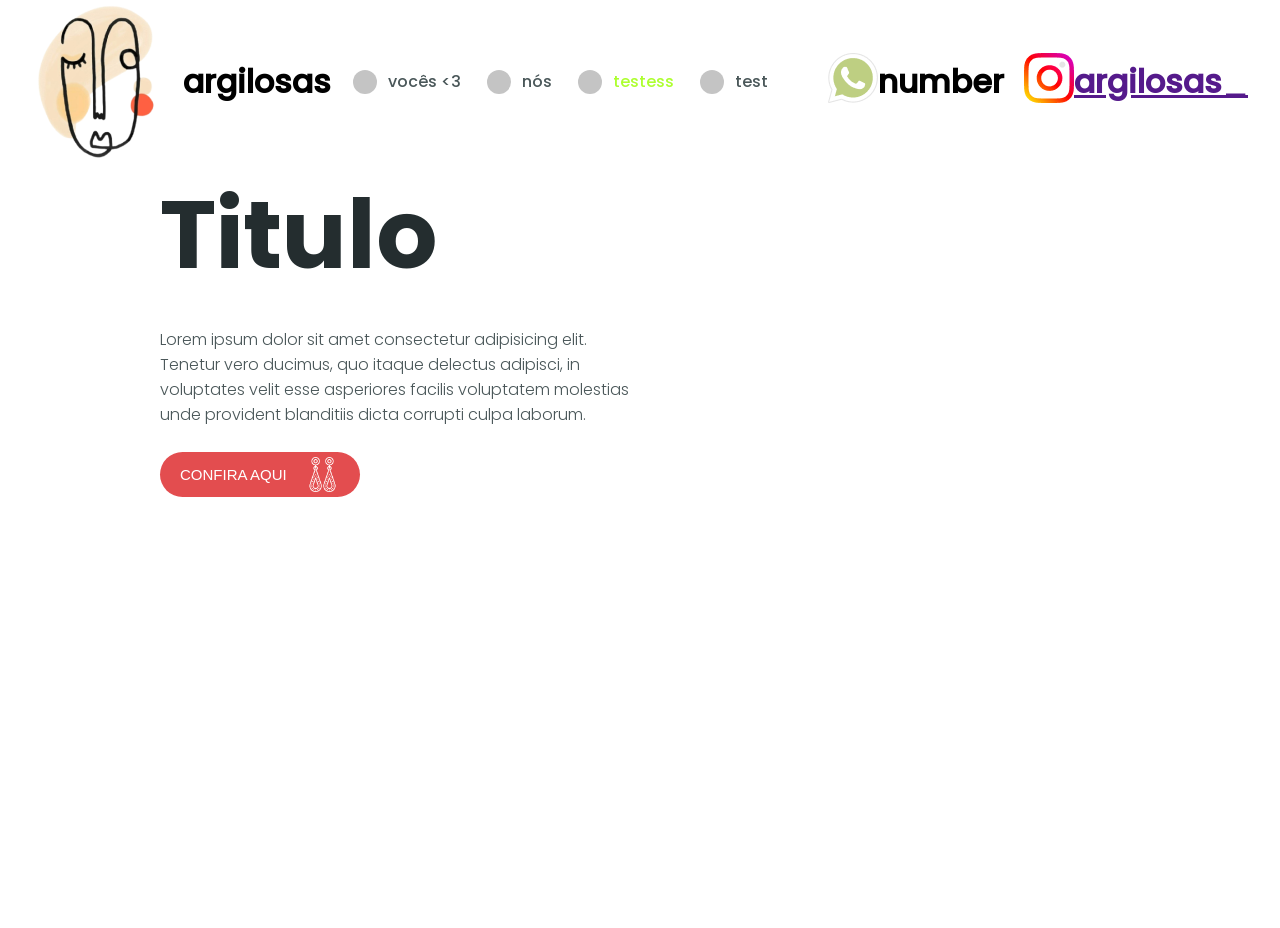
==== layout/index.html @ 5899fe55 "Add files via upload" ====
<!DOCTYPE html>
<html lang="en">
  <head>
    <meta charset="UTF-8" />
    <meta name="viewport" content="width=device-width, initial-scale=1.0" />
    <title>argilosas</title>
    <meta
      name="description"
      content="brincos, colares e  presilhas artesanais"
    />
    <link rel="stylesheet" href="/layout/style.css" />
    <link rel="icon" href="/images/Logo.png" />
  </head>
  <body>
    <div class="header">
      <div class="logo">
        <a href="/layout/index.html" class="logo"
          ><img src="/images/Logo.png" alt="" class="logo"
        /></a>
        <h1 class="marca">argilosas</h1>
      </div>
      <div class="nav-bar">
        <ul class="navbar">
          <svg class="ball" width="36" height=36 viewBox="0 0 36 36" fill="none" xmlns="http://www.w3.org/2000/svg">
          <circle cx="18" cy="18" r="12" fill="#C4C4C4"/>
          <li class="nav"><a href="" class="na-link">vocês &lt3 </a></li>
          <svg class="ball" width="36" height="36" viewBox="0 0 36 36" fill="none" xmlns="http://www.w3.org/2000/svg">
            <circle cx="18" cy="18" r="12" fill="#C4C4C4"/>
            </svg>
          <li class="nav"><a href="" class="na-link">nós</a></li>
          <svg class="ball" width="36" height="36" viewBox="0 0 36 36" fill="none" xmlns="http://www.w3.org/2000/svg">
            <circle cx="18" cy="18" r="12" fill="#C4C4C4"/>
            </svg>
          <li class="nav">
            <a href="" class="na-link esp">testess</a>
          </li>
          <svg class="ball" width="36" height="36" viewBox="0 0 36 36" fill="none" xmlns="http://www.w3.org/2000/svg">
            <circle cx="18" cy="18" r="12" fill="#C4C4C4"/>
            </svg>
          <li class="nav"><a href="" class="na-link">test</a></li>
        </ul>
        <div class="contact">
          <div class="wpp">
            <a href="" class="wpp-link"
              ><img src="/images/whatsapp.png" alt="wpp" class="wpp-img"
            /></a>
            <h1 class="wpp-number">number</h1>
          </div>
          <div class="ig">
            <a href="" class="ig-link"
              ><img src="/images/instagram.png" alt="ig" class="ig-img"
            /></a>
            <a href="" class="ig-name">
              <h1 class="ig-name">argilosas_</h1>
            </a>
          </div>
        </div>
      </div>
    </div>
    <main class="ear-text">
      <div class="text-side">
        <h1 class="princ">Titulo</h1>
        <p class="sec">
          Lorem ipsum dolor sit amet consectetur adipisicing elit. Tenetur vero
          ducimus, quo itaque delectus adipisci, in voluptates velit esse
          asperiores facilis voluptatem molestias unde provident blanditiis
          dicta corrupti culpa laborum.
        </p>
        <button class="Confira">
          <a href="" class="bttn"> CONFIRA AQUI </a>
          <img src="/images/earrings 1.png" alt="" class="joia" />
        </button>
      </div>
      <div class="img-side"></div>
    </main>
  </body>
</html>
---- layout/style.css ----
*,
*::before,
*::after{
    margin: 0;
    padding: 0;
    box-sizing: border-box;
}


@font-face{
    font-family: PopLight;
    src: url(/fonts/Poppins-Light.ttf)
}

@font-face{
    font-family: PopRegular;
    src: url(/fonts/Poppins-Medium.ttf)
}

@font-face{
    font-family: PopBold;
    src: url(/fonts/Poppins-Bold.ttf)
}

.header{
    font-family: PopRegular;
    color: black
    min-height: 15vh;
    width: 95%;
    margin: auto;
    display: flex;
    justify-content:space-between;
}

.nav-bar{
    display:flex
}

.logo{
    display:flex;
    justify-content: center;
    align-items: center;
}
.navbar{
    display: flex;
    flex-direction: row;
    justify-content: center;
    align-items: center;
    padding: 20px 0px;
    margin-right: 20px;
    list-style: none;
}


.na-link{
    text-decoration: none;
    color: #4A5759;
}

.nav{
    padding-left: 5px;
    margin-right: 20px;
}


.contact{
    display: flex;
    flex-direction: row;
    justify-content: center;
    align-items: center;
}

.wpp{
    display: flex;
    margin-left: 20px;
    margin-right: 20px;
    justify-content: center;
    align-items: center;
}

.ig{
    display: flex;
    justify-content: center;
    align-items: center;
}

a.logo{
    margin-right: 10px;
}

a.esp{
    color: greenyellow;
}

main{
    min-height: 85vh;
    display: grid;
    grid-template-columns:  5% 0.5fr 2.5fr 2fr 1fr 5% ;
}

.text-side{
    grid-column: 3/4;
}

.princ{
    font-family: PopBold;
    font-weight: 500;
    font-size: 96px;
    line-height: 144px;    
    display: flex;
    align-items: center;
    color: #242D2F;
}

.sec{
    font-family: PopLight;
    font-size: 16px;
    color: #4A5759;
    align-self: end;
    padding-top: 20px;
}

button{
    display:flex;
    background: #E34D4F;
    border-radius: 54px;
    width: 200px;
    height: 45px;
    margin-top: 25px;
    border: #E34D4F;
    color:honeydew;
    align-items: center;
    justify-content: space-between;
}

.joia{
    width: 35px;
    height: 35px;
    margin-right: 20px;
}

.bttn{
    color:white;
    align-self: center;
    padding-left: 20px;
    font-size: 15px;
    text-decoration: none;
}

button:hover{
    background: #fc0408;
    border-radius: 54px;
    width: 250px;
    height: 50px;
    text-decoration: wavy;
    cursor: pointer;
}

circle:hover{
    fill: grey;
    r:17.5;
    cursor:pointer
}
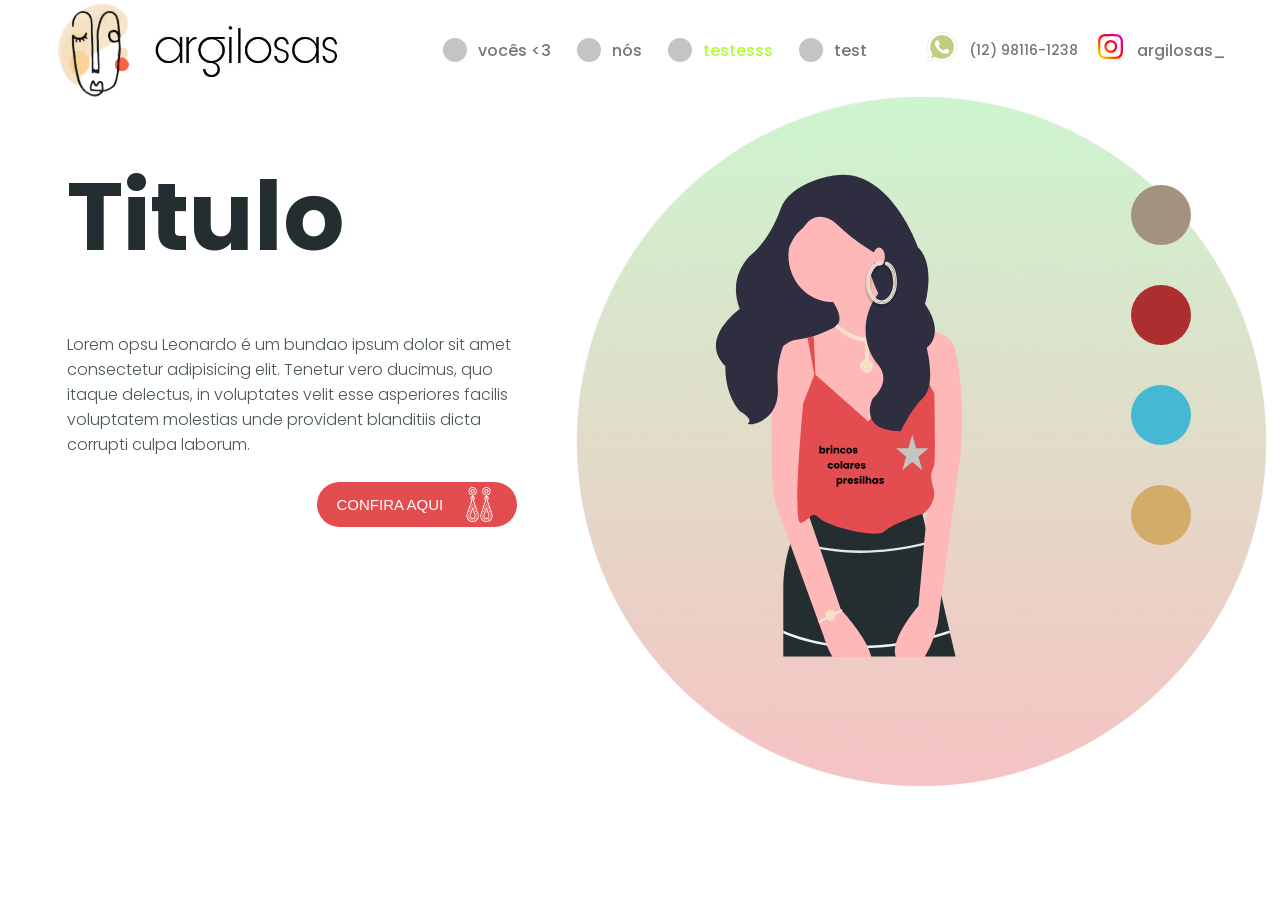
==== commit 8e93f8ea: "Add files via upload" ====
--- a/layout/index.html
+++ b/layout/index.html
@@ -3,22 +3,23 @@
   <head>
     <meta charset="UTF-8" />
     <meta name="viewport" content="width=device-width, initial-scale=1.0" />
-    <title>argilosas</title>
+    <title >argilosas</title>
     <meta
       name="description"
       content="brincos, colares e  presilhas artesanais"
     />
-    <link rel="stylesheet" href="/layout/style.css" />
-    <link rel="icon" href="/images/Logo.png" />
+    <link rel="stylesheet" href="/layout/style.css" type="text/css"/>
+    <link rel="icon" href="/images/ARGILOSAS.JPG" />
   </head>
   <body>
-    <div class="header">
+    <div class="circle"><img src="/images/Circle.png" alt=""></div>
+      <div class="header">
       <div class="logo">
         <a href="/layout/index.html" class="logo"
           ><img src="/images/Logo.png" alt="" class="logo"
         /></a>
-        <h1 class="marca">argilosas</h1>
-      </div>
+      <img src="/images/argilosa.png" alt="error" class="marca">
+    </div>
       <div class="nav-bar">
         <ul class="navbar">
           <svg class="ball" width="36" height=36 viewBox="0 0 36 36" fill="none" xmlns="http://www.w3.org/2000/svg">
@@ -32,7 +33,7 @@
             <circle cx="18" cy="18" r="12" fill="#C4C4C4"/>
             </svg>
           <li class="nav">
-            <a href="" class="na-link esp">testess</a>
+            <a href="" class="na-link esp">testesss</a>
           </li>
           <svg class="ball" width="36" height="36" viewBox="0 0 36 36" fill="none" xmlns="http://www.w3.org/2000/svg">
             <circle cx="18" cy="18" r="12" fill="#C4C4C4"/>
@@ -44,7 +45,7 @@
             <a href="" class="wpp-link"
               ><img src="/images/whatsapp.png" alt="wpp" class="wpp-img"
             /></a>
-            <h1 class="wpp-number">number</h1>
+            <h1 class="wpp-number">(12) 98116-1238</h1>
           </div>
           <div class="ig">
             <a href="" class="ig-link"
@@ -61,8 +62,8 @@
       <div class="text-side">
         <h1 class="princ">Titulo</h1>
         <p class="sec">
-          Lorem ipsum dolor sit amet consectetur adipisicing elit. Tenetur vero
-          ducimus, quo itaque delectus adipisci, in voluptates velit esse
+          Lorem opsu Leonardo é um bundao ipsum dolor sit amet consectetur adipisicing elit. Tenetur vero
+          ducimus, quo itaque delectus, in voluptates velit esse
           asperiores facilis voluptatem molestias unde provident blanditiis
           dicta corrupti culpa laborum.
         </p>
@@ -71,7 +72,61 @@
           <img src="/images/earrings 1.png" alt="" class="joia" />
         </button>
       </div>
-      <div class="img-side"></div>
+      <div class="img-side">
+        <svg width="800" height="800" viewBox="0 0 820 990" fill="none" xmlns="http://www.w3.org/2000/svg">
+          <g id="Desenho bia" clip-path="url(#clip0)">
+          <path id="Vector" d="M484.382 231.7H274.269V486.993H484.382V231.7Z" fill="#2F2E41"/>
+          <path id="saia" d="M601.934 989.305H295.893V867.79C295.944 839.257 300.684 810.957 309.898 784.183C310.364 782.816 310.83 781.471 311.317 780.125C324.876 742.391 342.508 720.236 342.508 720.236C466.141 794.013 541.131 726.746 541.131 726.746L554.548 784.682L555.521 788.892L591.212 942.999L592.185 947.23L601.934 989.305Z" fill="#242D2F"/>
+          <path id="Vector_2" d="M555.521 788.892C509.473 800.892 468.674 805.015 434.28 805.015C412.87 805.067 391.487 803.377 370.316 799.959C349.773 796.66 329.552 791.38 309.898 784.183C310.364 782.816 310.83 781.471 311.317 780.126C330.784 787.252 350.817 792.467 371.167 795.706C412.979 802.563 476.052 805.123 554.548 784.682L555.521 788.892Z" fill="#E5E5E5"/>
+          <path id="Vector_3" d="M592.185 947.23C530.957 967.736 477.531 974.268 434.28 974.268C412.87 974.32 391.487 972.63 370.316 969.212C335.496 963.461 310.101 954.066 295.893 947.795V943.086C309.492 949.248 335.212 959.056 371.167 964.959C419.302 972.857 495.63 975.049 591.212 942.999L592.185 947.23Z" fill="#F2F2F2"/>
+          <path id="Vector_4" d="M600.92 441.402L557.771 521.168V521.19L556.332 523.859L457.02 619.335L335.415 530.369L282.719 458.762C282.719 458.762 290.826 430.553 319.201 426.213C326.679 425.063 333.023 423.935 338.799 422.633C342.731 421.743 346.4 420.788 349.987 419.703C361.114 416.34 371.39 411.761 386.084 404.514C412.432 391.495 377.977 350.266 377.977 350.266L448.913 302.528C448.913 302.528 480.409 412.109 535.639 411.132C536.449 411.132 537.26 411.089 538.091 411.024C541.131 410.785 544.029 410.677 546.786 410.655C595.469 410.308 600.92 441.402 600.92 441.402Z" fill="#FFB8B8"/>
+          <path id="Vector_5" d="M353.656 502.16L338.799 422.633C342.731 421.743 346.4 420.788 349.987 419.703L353.656 502.16Z" fill="#E34D4F"/>
+          <path id="Vector_6" d="M546.786 410.655L533.024 490.225L535.639 411.132C536.449 411.132 537.26 411.089 538.091 411.024C541.131 410.785 544.029 410.676 546.786 410.655Z" fill="#3F3D56"/>
+          <path id="Vector_7" d="M382.03 358.946C424.566 358.946 459.047 322.029 459.047 276.489C459.047 230.95 424.566 194.033 382.03 194.033C339.495 194.033 305.013 230.95 305.013 276.489C305.013 322.029 339.495 358.946 382.03 358.946Z" fill="#FFB8B8"/>
+          <path id="Vector_8" d="M294.88 445.742L282.719 458.762C282.719 458.762 264.478 634.525 282.719 719.151L367.843 953.501C367.843 953.501 390.137 1035.96 438.78 1018.6C487.422 1001.24 398.244 905.763 398.244 905.763L335.415 721.321V491.31L294.88 445.742Z" fill="#FFB8B8"/>
+          <path id="Vector_9" d="M570.519 421.873L600.92 441.403C600.92 441.403 627.268 539.049 604.974 673.583L570.519 929.633C570.519 929.633 550.251 1027.28 507.69 1003.41C465.128 979.541 536.064 899.254 536.064 899.254L554.305 699.622L558.359 491.31L570.519 421.873Z" fill="#FFB8B8"/>
+          <path id="blusa" d="M446.887 571.597L351.629 486.971L331.361 539.048C331.361 539.048 311.094 756.04 327.308 751.7C343.522 747.36 345.549 727.831 359.736 743.02C373.923 758.209 463.101 779.909 475.261 766.889C487.422 753.87 546.198 734.341 546.198 734.341C546.198 734.341 570.519 714.811 562.412 688.772C554.305 662.733 562.412 658.394 564.439 647.544C566.465 636.695 564.439 521.689 564.439 521.689L536.064 469.611L446.887 571.597Z" fill="#E34D4F"/>
+          <path id="colar" d="M405.459 416.181C415.026 422.226 428.03 428.166 442.333 428.287V461.687C439.876 462.066 437.621 463.351 435.96 465.319C434.199 467.404 433.227 470.109 433.226 472.909C433.225 475.709 434.195 478.415 435.955 480.501C437.715 482.589 440.143 483.91 442.772 484.197C445.401 484.484 448.032 483.715 450.154 482.047C452.276 480.38 453.737 477.936 454.264 475.192C454.791 472.449 454.349 469.592 453.02 467.174C451.751 464.865 449.756 463.107 447.387 462.216V428.063C448.083 428.006 448.788 427.941 449.498 427.847C467.696 425.427 483.411 413.046 496.237 391.214L496.475 390.808L496.085 390.546L492.653 388.236L492.212 387.939L491.943 388.397C479.891 408.912 465.395 420.343 448.889 422.546C434.201 424.506 420.196 418.821 409.793 412.567C399.398 406.317 392.666 399.541 392.549 399.421L392.174 399.04L391.819 399.439L389.02 402.578L388.709 402.927L389.036 403.26C389.584 403.821 395.788 410.069 405.459 416.181Z" fill="#F5E0C1" stroke="#F2F2F2"/>
+          <path id="cabelo" d="M385.819 134.36C385.819 134.36 307.886 144.792 290.438 195.128C272.991 245.464 242.457 271.891 242.457 271.891C242.457 271.891 194.36 307.685 218.409 371.584C218.409 371.584 143.588 425.416 193.023 473.235C193.023 473.235 190.115 521.055 219.194 553.773C219.194 553.773 242.458 566.357 233.734 573.908C225.01 581.458 291.893 576.424 286.077 508.471C280.261 440.517 319.518 392.649 319.518 392.649C319.518 392.649 281.715 304.545 299.162 274.343C309.756 256.006 314.305 242.332 323.099 234.418C327.996 230.116 332.538 225.37 336.674 220.234C342.089 213.345 353.051 203.963 370.407 208.97C377.813 211.001 384.671 214.864 390.429 220.248C407.814 236.765 426.627 251.473 446.614 264.174C456.014 270.145 465.857 276.893 474.996 284.084C491.92 297.4 477.939 325.62 461.017 349.246C435.981 384.201 435.486 433.307 461.673 467.282C462.442 468.28 463.227 469.26 464.027 470.22C489.632 500.92 456.648 527.681 454.737 531.122C450.375 538.975 432.956 588.569 504.913 588.789C504.913 588.789 521.62 551.256 544.883 528.605C568.147 505.954 550.699 440.517 550.699 440.517C550.699 440.517 585.594 417.865 547.791 362.496C547.791 362.496 567.787 295.103 535.799 262.385C535.799 262.385 484.689 116.742 385.819 134.36Z" fill="#2F2E41"/>
+          <path id="orelha" d="M466.141 294.933C471.738 294.933 476.275 287.647 476.275 278.659C476.275 269.671 471.738 262.385 466.141 262.385C460.544 262.385 456.007 269.671 456.007 278.659C456.007 287.647 460.544 294.933 466.141 294.933Z" fill="#FFB8B8"/>
+          <g id="brinco" filter="url(#filter0_d)">
+          <path d="M470.5 361.001C456.568 361.001 445.234 344.621 445.234 324.488C445.234 304.354 456.568 287.974 470.5 287.974C470.834 287.974 471.154 288.123 471.39 288.389C471.626 288.654 471.758 289.015 471.758 289.39C471.758 289.765 471.626 290.125 471.39 290.391C471.154 290.656 470.834 290.806 470.5 290.806C457.956 290.806 447.751 305.916 447.751 324.488C447.751 343.061 457.956 358.17 470.5 358.17C483.043 358.17 493.249 343.061 493.249 324.488C493.249 307.93 487.97 295.818 479.127 292.088C478.815 291.955 478.563 291.689 478.425 291.347C478.288 291.006 478.276 290.617 478.393 290.266C478.511 289.915 478.747 289.63 479.05 289.475C479.354 289.319 479.699 289.305 480.012 289.436C489.877 293.598 495.766 306.702 495.766 324.488C495.766 344.621 484.432 361.001 470.5 361.001Z" fill="#F5E0C1"/>
+          <path d="M478.735 293.008L478.738 293.009C482.855 294.746 486.231 298.47 488.587 303.877C490.943 309.283 492.249 316.306 492.249 324.488C492.249 333.601 489.743 341.821 485.749 347.734C481.751 353.654 476.338 357.17 470.5 357.17C464.661 357.17 459.248 353.654 455.25 347.734C451.257 341.821 448.751 333.601 448.751 324.488C448.751 315.375 451.257 307.155 455.25 301.242C459.248 295.322 464.661 291.806 470.5 291.806C471.139 291.806 471.725 291.519 472.137 291.055C472.546 290.596 472.758 289.995 472.758 289.39C472.758 288.785 472.546 288.184 472.137 287.724C471.725 287.261 471.139 286.974 470.5 286.974C463.112 286.974 456.521 291.318 451.82 298.112C447.116 304.91 444.234 314.243 444.234 324.488C444.234 334.733 447.116 344.065 451.82 350.864C456.521 357.658 463.112 362.001 470.5 362.001C477.888 362.001 484.479 357.658 489.18 350.864C493.884 344.065 496.766 334.733 496.766 324.488C496.766 306.592 490.846 292.922 480.401 288.515L480.398 288.514C479.812 288.268 479.158 288.296 478.594 288.585C478.037 288.87 477.637 289.373 477.445 289.949C477.253 290.524 477.271 291.158 477.497 291.721C477.725 292.285 478.157 292.762 478.735 293.008Z" stroke="#E5E5E5" stroke-width="2"/>
+          </g>
+          <path id="Vector_10" d="M475.733 283.922C475.105 287.492 473.368 290.731 470.805 293.111L475.733 283.922Z" fill="#FFB8B8"/>
+          <path id="Vector_11" d="M400.087 904.941L358.13 927.059L359.151 929.28L401.108 907.162L400.087 904.941Z" fill="#F2F2F2"/>
+          <path id="Vector_12" d="M379.797 925.839C384.902 925.839 389.041 921.408 389.041 915.942C389.041 910.476 384.902 906.046 379.797 906.046C374.692 906.046 370.553 910.476 370.553 915.942C370.553 921.408 374.692 925.839 379.797 925.839Z" fill="#F5E0C1"/>
+          <path id="brincos colares presilhas" d="M363.163 619.59C363.451 619.122 363.865 618.744 364.405 618.456C364.945 618.168 365.563 618.024 366.259 618.024C367.087 618.024 367.837 618.234 368.509 618.654C369.181 619.074 369.709 619.674 370.093 620.454C370.489 621.234 370.687 622.14 370.687 623.172C370.687 624.204 370.489 625.116 370.093 625.908C369.709 626.688 369.181 627.294 368.509 627.726C367.837 628.146 367.087 628.356 366.259 628.356C365.551 628.356 364.933 628.218 364.405 627.942C363.877 627.654 363.463 627.276 363.163 626.808V628.212H360.085V614.892H363.163V619.59ZM367.555 623.172C367.555 622.404 367.339 621.804 366.907 621.372C366.487 620.928 365.965 620.706 365.341 620.706C364.729 620.706 364.207 620.928 363.775 621.372C363.355 621.816 363.145 622.422 363.145 623.19C363.145 623.958 363.355 624.564 363.775 625.008C364.207 625.452 364.729 625.674 365.341 625.674C365.953 625.674 366.475 625.452 366.907 625.008C367.339 624.552 367.555 623.94 367.555 623.172ZM375.379 619.842C375.739 619.29 376.189 618.858 376.729 618.546C377.269 618.222 377.869 618.06 378.529 618.06V621.318H377.683C376.915 621.318 376.339 621.486 375.955 621.822C375.571 622.146 375.379 622.722 375.379 623.55V628.212H372.301V618.168H375.379V619.842ZM381.549 617.124C381.009 617.124 380.565 616.968 380.217 616.656C379.881 616.332 379.713 615.936 379.713 615.468C379.713 614.988 379.881 614.592 380.217 614.28C380.565 613.956 381.009 613.794 381.549 613.794C382.077 613.794 382.509 613.956 382.845 614.28C383.193 614.592 383.367 614.988 383.367 615.468C383.367 615.936 383.193 616.332 382.845 616.656C382.509 616.968 382.077 617.124 381.549 617.124ZM383.079 618.168V628.212H380.001V618.168H383.079ZM391.429 618.06C392.605 618.06 393.541 618.444 394.237 619.212C394.945 619.968 395.299 621.012 395.299 622.344V628.212H392.239V622.758C392.239 622.086 392.065 621.564 391.717 621.192C391.369 620.82 390.901 620.634 390.313 620.634C389.725 620.634 389.257 620.82 388.909 621.192C388.561 621.564 388.387 622.086 388.387 622.758V628.212H385.309V618.168H388.387V619.5C388.699 619.056 389.119 618.708 389.647 618.456C390.175 618.192 390.769 618.06 391.429 618.06ZM396.826 623.19C396.826 622.146 397.036 621.234 397.456 620.454C397.888 619.674 398.482 619.074 399.238 618.654C400.006 618.234 400.882 618.024 401.866 618.024C403.126 618.024 404.176 618.354 405.016 619.014C405.868 619.674 406.426 620.604 406.69 621.804H403.414C403.138 621.036 402.604 620.652 401.812 620.652C401.248 620.652 400.798 620.874 400.462 621.318C400.126 621.75 399.958 622.374 399.958 623.19C399.958 624.006 400.126 624.636 400.462 625.08C400.798 625.512 401.248 625.728 401.812 625.728C402.604 625.728 403.138 625.344 403.414 624.576H406.69C406.426 625.752 405.868 626.676 405.016 627.348C404.164 628.02 403.114 628.356 401.866 628.356C400.882 628.356 400.006 628.146 399.238 627.726C398.482 627.306 397.888 626.706 397.456 625.926C397.036 625.146 396.826 624.234 396.826 623.19ZM412.909 628.356C411.925 628.356 411.037 628.146 410.245 627.726C409.465 627.306 408.847 626.706 408.391 625.926C407.947 625.146 407.725 624.234 407.725 623.19C407.725 622.158 407.953 621.252 408.409 620.472C408.865 619.68 409.489 619.074 410.281 618.654C411.073 618.234 411.961 618.024 412.945 618.024C413.929 618.024 414.817 618.234 415.609 618.654C416.401 619.074 417.025 619.68 417.481 620.472C417.937 621.252 418.165 622.158 418.165 623.19C418.165 624.222 417.931 625.134 417.463 625.926C417.007 626.706 416.377 627.306 415.573 627.726C414.781 628.146 413.893 628.356 412.909 628.356ZM412.909 625.692C413.497 625.692 413.995 625.476 414.403 625.044C414.823 624.612 415.033 623.994 415.033 623.19C415.033 622.386 414.829 621.768 414.421 621.336C414.025 620.904 413.533 620.688 412.945 620.688C412.345 620.688 411.847 620.904 411.451 621.336C411.055 621.756 410.857 622.374 410.857 623.19C410.857 623.994 411.049 624.612 411.433 625.044C411.829 625.476 412.321 625.692 412.909 625.692ZM423.884 628.356C423.008 628.356 422.228 628.206 421.544 627.906C420.86 627.606 420.32 627.198 419.924 626.682C419.528 626.154 419.306 625.566 419.258 624.918H422.3C422.336 625.266 422.498 625.548 422.786 625.764C423.074 625.98 423.428 626.088 423.848 626.088C424.232 626.088 424.526 626.016 424.73 625.872C424.946 625.716 425.054 625.518 425.054 625.278C425.054 624.99 424.904 624.78 424.604 624.648C424.304 624.504 423.818 624.348 423.146 624.18C422.426 624.012 421.826 623.838 421.346 623.658C420.866 623.466 420.452 623.172 420.104 622.776C419.756 622.368 419.582 621.822 419.582 621.138C419.582 620.562 419.738 620.04 420.05 619.572C420.374 619.092 420.842 618.714 421.454 618.438C422.078 618.162 422.816 618.024 423.668 618.024C424.928 618.024 425.918 618.336 426.638 618.96C427.37 619.584 427.79 620.412 427.898 621.444H425.054C425.006 621.096 424.85 620.82 424.586 620.616C424.334 620.412 423.998 620.31 423.578 620.31C423.218 620.31 422.942 620.382 422.75 620.526C422.558 620.658 422.462 620.844 422.462 621.084C422.462 621.372 422.612 621.588 422.912 621.732C423.224 621.876 423.704 622.02 424.352 622.164C425.096 622.356 425.702 622.548 426.17 622.74C426.638 622.92 427.046 623.22 427.394 623.64C427.754 624.048 427.94 624.6 427.952 625.296C427.952 625.884 427.784 626.412 427.448 626.88C427.124 627.336 426.65 627.696 426.026 627.96C425.414 628.224 424.7 628.356 423.884 628.356ZM374.73 650.19C374.73 649.146 374.94 648.234 375.36 647.454C375.792 646.674 376.386 646.074 377.142 645.654C377.91 645.234 378.786 645.024 379.77 645.024C381.03 645.024 382.08 645.354 382.92 646.014C383.772 646.674 384.33 647.604 384.594 648.804H381.318C381.042 648.036 380.508 647.652 379.716 647.652C379.152 647.652 378.702 647.874 378.366 648.318C378.03 648.75 377.862 649.374 377.862 650.19C377.862 651.006 378.03 651.636 378.366 652.08C378.702 652.512 379.152 652.728 379.716 652.728C380.508 652.728 381.042 652.344 381.318 651.576H384.594C384.33 652.752 383.772 653.676 382.92 654.348C382.068 655.02 381.018 655.356 379.77 655.356C378.786 655.356 377.91 655.146 377.142 654.726C376.386 654.306 375.792 653.706 375.36 652.926C374.94 652.146 374.73 651.234 374.73 650.19ZM390.813 655.356C389.829 655.356 388.941 655.146 388.149 654.726C387.369 654.306 386.751 653.706 386.295 652.926C385.851 652.146 385.629 651.234 385.629 650.19C385.629 649.158 385.857 648.252 386.313 647.472C386.769 646.68 387.393 646.074 388.185 645.654C388.977 645.234 389.865 645.024 390.849 645.024C391.833 645.024 392.721 645.234 393.513 645.654C394.305 646.074 394.929 646.68 395.385 647.472C395.841 648.252 396.069 649.158 396.069 650.19C396.069 651.222 395.835 652.134 395.367 652.926C394.911 653.706 394.281 654.306 393.477 654.726C392.685 655.146 391.797 655.356 390.813 655.356ZM390.813 652.692C391.401 652.692 391.899 652.476 392.307 652.044C392.727 651.612 392.937 650.994 392.937 650.19C392.937 649.386 392.733 648.768 392.325 648.336C391.929 647.904 391.437 647.688 390.849 647.688C390.249 647.688 389.751 647.904 389.355 648.336C388.959 648.756 388.761 649.374 388.761 650.19C388.761 650.994 388.953 651.612 389.337 652.044C389.733 652.476 390.225 652.692 390.813 652.692ZM400.78 641.892V655.212H397.702V641.892H400.78ZM402.398 650.172C402.398 649.14 402.59 648.234 402.974 647.454C403.37 646.674 403.904 646.074 404.576 645.654C405.248 645.234 405.998 645.024 406.826 645.024C407.534 645.024 408.152 645.168 408.68 645.456C409.22 645.744 409.634 646.122 409.922 646.59V645.168H413V655.212H409.922V653.79C409.622 654.258 409.202 654.636 408.662 654.924C408.134 655.212 407.516 655.356 406.808 655.356C405.992 655.356 405.248 655.146 404.576 654.726C403.904 654.294 403.37 653.688 402.974 652.908C402.59 652.116 402.398 651.204 402.398 650.172ZM409.922 650.19C409.922 649.422 409.706 648.816 409.274 648.372C408.854 647.928 408.338 647.706 407.726 647.706C407.114 647.706 406.592 647.928 406.16 648.372C405.74 648.804 405.53 649.404 405.53 650.172C405.53 650.94 405.74 651.552 406.16 652.008C406.592 652.452 407.114 652.674 407.726 652.674C408.338 652.674 408.854 652.452 409.274 652.008C409.706 651.564 409.922 650.958 409.922 650.19ZM418.305 646.842C418.665 646.29 419.115 645.858 419.655 645.546C420.195 645.222 420.795 645.06 421.455 645.06V648.318H420.609C419.841 648.318 419.265 648.486 418.881 648.822C418.497 649.146 418.305 649.722 418.305 650.55V655.212H415.227V645.168H418.305V646.842ZM432.394 650.028C432.394 650.316 432.376 650.616 432.34 650.928H425.374C425.422 651.552 425.62 652.032 425.968 652.368C426.328 652.692 426.766 652.854 427.282 652.854C428.05 652.854 428.584 652.53 428.884 651.882H432.16C431.992 652.542 431.686 653.136 431.242 653.664C430.81 654.192 430.264 654.606 429.604 654.906C428.944 655.206 428.206 655.356 427.39 655.356C426.406 655.356 425.53 655.146 424.762 654.726C423.994 654.306 423.394 653.706 422.962 652.926C422.53 652.146 422.314 651.234 422.314 650.19C422.314 649.146 422.524 648.234 422.944 647.454C423.376 646.674 423.976 646.074 424.744 645.654C425.512 645.234 426.394 645.024 427.39 645.024C428.362 645.024 429.226 645.228 429.982 645.636C430.738 646.044 431.326 646.626 431.746 647.382C432.178 648.138 432.394 649.02 432.394 650.028ZM429.244 649.218C429.244 648.69 429.064 648.27 428.704 647.958C428.344 647.646 427.894 647.49 427.354 647.49C426.838 647.49 426.4 647.64 426.04 647.94C425.692 648.24 425.476 648.666 425.392 649.218H429.244ZM438.104 655.356C437.228 655.356 436.448 655.206 435.764 654.906C435.08 654.606 434.54 654.198 434.144 653.682C433.748 653.154 433.526 652.566 433.478 651.918H436.52C436.556 652.266 436.718 652.548 437.006 652.764C437.294 652.98 437.648 653.088 438.068 653.088C438.452 653.088 438.746 653.016 438.95 652.872C439.166 652.716 439.274 652.518 439.274 652.278C439.274 651.99 439.124 651.78 438.824 651.648C438.524 651.504 438.038 651.348 437.366 651.18C436.646 651.012 436.046 650.838 435.566 650.658C435.086 650.466 434.672 650.172 434.324 649.776C433.976 649.368 433.802 648.822 433.802 648.138C433.802 647.562 433.958 647.04 434.27 646.572C434.594 646.092 435.062 645.714 435.674 645.438C436.298 645.162 437.036 645.024 437.888 645.024C439.148 645.024 440.138 645.336 440.858 645.96C441.59 646.584 442.01 647.412 442.118 648.444H439.274C439.226 648.096 439.07 647.82 438.806 647.616C438.554 647.412 438.218 647.31 437.798 647.31C437.438 647.31 437.162 647.382 436.97 647.526C436.778 647.658 436.682 647.844 436.682 648.084C436.682 648.372 436.832 648.588 437.132 648.732C437.444 648.876 437.924 649.02 438.572 649.164C439.316 649.356 439.922 649.548 440.39 649.74C440.858 649.92 441.266 650.22 441.614 650.64C441.974 651.048 442.16 651.6 442.172 652.296C442.172 652.884 442.004 653.412 441.668 653.88C441.344 654.336 440.87 654.696 440.246 654.96C439.634 655.224 438.92 655.356 438.104 655.356ZM393.678 673.59C393.978 673.122 394.392 672.744 394.92 672.456C395.448 672.168 396.066 672.024 396.774 672.024C397.602 672.024 398.352 672.234 399.024 672.654C399.696 673.074 400.224 673.674 400.608 674.454C401.004 675.234 401.202 676.14 401.202 677.172C401.202 678.204 401.004 679.116 400.608 679.908C400.224 680.688 399.696 681.294 399.024 681.726C398.352 682.146 397.602 682.356 396.774 682.356C396.078 682.356 395.46 682.212 394.92 681.924C394.392 681.636 393.978 681.264 393.678 680.808V687H390.6V672.168H393.678V673.59ZM398.07 677.172C398.07 676.404 397.854 675.804 397.422 675.372C397.002 674.928 396.48 674.706 395.856 674.706C395.244 674.706 394.722 674.928 394.29 675.372C393.87 675.816 393.66 676.422 393.66 677.19C393.66 677.958 393.87 678.564 394.29 679.008C394.722 679.452 395.244 679.674 395.856 679.674C396.468 679.674 396.99 679.452 397.422 679.008C397.854 678.552 398.07 677.94 398.07 677.172ZM405.895 673.842C406.255 673.29 406.705 672.858 407.245 672.546C407.785 672.222 408.385 672.06 409.045 672.06V675.318H408.199C407.431 675.318 406.855 675.486 406.471 675.822C406.087 676.146 405.895 676.722 405.895 677.55V682.212H402.817V672.168H405.895V673.842ZM419.984 677.028C419.984 677.316 419.966 677.616 419.93 677.928H412.964C413.012 678.552 413.21 679.032 413.558 679.368C413.918 679.692 414.356 679.854 414.872 679.854C415.64 679.854 416.174 679.53 416.474 678.882H419.75C419.582 679.542 419.276 680.136 418.832 680.664C418.4 681.192 417.854 681.606 417.194 681.906C416.534 682.206 415.796 682.356 414.98 682.356C413.996 682.356 413.12 682.146 412.352 681.726C411.584 681.306 410.984 680.706 410.552 679.926C410.12 679.146 409.904 678.234 409.904 677.19C409.904 676.146 410.114 675.234 410.534 674.454C410.966 673.674 411.566 673.074 412.334 672.654C413.102 672.234 413.984 672.024 414.98 672.024C415.952 672.024 416.816 672.228 417.572 672.636C418.328 673.044 418.916 673.626 419.336 674.382C419.768 675.138 419.984 676.02 419.984 677.028ZM416.834 676.218C416.834 675.69 416.654 675.27 416.294 674.958C415.934 674.646 415.484 674.49 414.944 674.49C414.428 674.49 413.99 674.64 413.63 674.94C413.282 675.24 413.066 675.666 412.982 676.218H416.834ZM425.694 682.356C424.818 682.356 424.038 682.206 423.354 681.906C422.67 681.606 422.13 681.198 421.734 680.682C421.338 680.154 421.116 679.566 421.068 678.918H424.11C424.146 679.266 424.308 679.548 424.596 679.764C424.884 679.98 425.238 680.088 425.658 680.088C426.042 680.088 426.336 680.016 426.54 679.872C426.756 679.716 426.864 679.518 426.864 679.278C426.864 678.99 426.714 678.78 426.414 678.648C426.114 678.504 425.628 678.348 424.956 678.18C424.236 678.012 423.636 677.838 423.156 677.658C422.676 677.466 422.262 677.172 421.914 676.776C421.566 676.368 421.392 675.822 421.392 675.138C421.392 674.562 421.548 674.04 421.86 673.572C422.184 673.092 422.652 672.714 423.264 672.438C423.888 672.162 424.626 672.024 425.478 672.024C426.738 672.024 427.728 672.336 428.448 672.96C429.18 673.584 429.6 674.412 429.708 675.444H426.864C426.816 675.096 426.66 674.82 426.396 674.616C426.144 674.412 425.808 674.31 425.388 674.31C425.028 674.31 424.752 674.382 424.56 674.526C424.368 674.658 424.272 674.844 424.272 675.084C424.272 675.372 424.422 675.588 424.722 675.732C425.034 675.876 425.514 676.02 426.162 676.164C426.906 676.356 427.512 676.548 427.98 676.74C428.448 676.92 428.856 677.22 429.204 677.64C429.564 678.048 429.75 678.6 429.762 679.296C429.762 679.884 429.594 680.412 429.258 680.88C428.934 681.336 428.46 681.696 427.836 681.96C427.224 682.224 426.51 682.356 425.694 682.356ZM433.193 671.124C432.653 671.124 432.209 670.968 431.861 670.656C431.525 670.332 431.357 669.936 431.357 669.468C431.357 668.988 431.525 668.592 431.861 668.28C432.209 667.956 432.653 667.794 433.193 667.794C433.721 667.794 434.153 667.956 434.489 668.28C434.837 668.592 435.011 668.988 435.011 669.468C435.011 669.936 434.837 670.332 434.489 670.656C434.153 670.968 433.721 671.124 433.193 671.124ZM434.723 672.168V682.212H431.645V672.168H434.723ZM440.032 668.892V682.212H436.954V668.892H440.032ZM448.436 672.06C449.588 672.06 450.512 672.444 451.208 673.212C451.904 673.968 452.252 675.012 452.252 676.344V682.212H449.192V676.758C449.192 676.086 449.018 675.564 448.67 675.192C448.322 674.82 447.854 674.634 447.266 674.634C446.678 674.634 446.21 674.82 445.862 675.192C445.514 675.564 445.34 676.086 445.34 676.758V682.212H442.262V668.892H445.34V673.518C445.652 673.074 446.078 672.72 446.618 672.456C447.158 672.192 447.764 672.06 448.436 672.06ZM453.779 677.172C453.779 676.14 453.971 675.234 454.355 674.454C454.751 673.674 455.285 673.074 455.957 672.654C456.629 672.234 457.379 672.024 458.207 672.024C458.915 672.024 459.533 672.168 460.061 672.456C460.601 672.744 461.015 673.122 461.303 673.59V672.168H464.381V682.212H461.303V680.79C461.003 681.258 460.583 681.636 460.043 681.924C459.515 682.212 458.897 682.356 458.189 682.356C457.373 682.356 456.629 682.146 455.957 681.726C455.285 681.294 454.751 680.688 454.355 679.908C453.971 679.116 453.779 678.204 453.779 677.172ZM461.303 677.19C461.303 676.422 461.087 675.816 460.655 675.372C460.235 674.928 459.719 674.706 459.107 674.706C458.495 674.706 457.973 674.928 457.541 675.372C457.121 675.804 456.911 676.404 456.911 677.172C456.911 677.94 457.121 678.552 457.541 679.008C457.973 679.452 458.495 679.674 459.107 679.674C459.719 679.674 460.235 679.452 460.655 679.008C461.087 678.564 461.303 677.958 461.303 677.19ZM470.694 682.356C469.818 682.356 469.038 682.206 468.354 681.906C467.67 681.606 467.13 681.198 466.734 680.682C466.338 680.154 466.116 679.566 466.068 678.918H469.11C469.146 679.266 469.308 679.548 469.596 679.764C469.884 679.98 470.238 680.088 470.658 680.088C471.042 680.088 471.336 680.016 471.54 679.872C471.756 679.716 471.864 679.518 471.864 679.278C471.864 678.99 471.714 678.78 471.414 678.648C471.114 678.504 470.628 678.348 469.956 678.18C469.236 678.012 468.636 677.838 468.156 677.658C467.676 677.466 467.262 677.172 466.914 676.776C466.566 676.368 466.392 675.822 466.392 675.138C466.392 674.562 466.548 674.04 466.86 673.572C467.184 673.092 467.652 672.714 468.264 672.438C468.888 672.162 469.626 672.024 470.478 672.024C471.738 672.024 472.728 672.336 473.448 672.96C474.18 673.584 474.6 674.412 474.708 675.444H471.864C471.816 675.096 471.66 674.82 471.396 674.616C471.144 674.412 470.808 674.31 470.388 674.31C470.028 674.31 469.752 674.382 469.56 674.526C469.368 674.658 469.272 674.844 469.272 675.084C469.272 675.372 469.422 675.588 469.722 675.732C470.034 675.876 470.514 676.02 471.162 676.164C471.906 676.356 472.512 676.548 472.98 676.74C473.448 676.92 473.856 677.22 474.204 677.64C474.564 678.048 474.75 678.6 474.762 679.296C474.762 679.884 474.594 680.412 474.258 680.88C473.934 681.336 473.46 681.696 472.836 681.96C472.224 682.224 471.51 682.356 470.694 682.356Z" fill="black"/>
+          <path id="Star 1" d="M525.158 595.089L531.957 619.186L553.959 619.186L536.159 634.079L542.958 658.177L525.158 643.284L507.358 658.177L514.157 634.079L496.357 619.186L518.359 619.186L525.158 595.089Z" fill="#C4C4C4"/>
+          </g>
+          <defs>
+          <filter id="filter0_d" x="439.234" y="285.974" width="62.5327" height="85.027" filterUnits="userSpaceOnUse" color-interpolation-filters="sRGB">
+          <feFlood flood-opacity="0" result="BackgroundImageFix"/>
+          <feColorMatrix in="SourceAlpha" type="matrix" values="0 0 0 0 0 0 0 0 0 0 0 0 0 0 0 0 0 0 127 0"/>
+          <feOffset dy="4"/>
+          <feGaussianBlur stdDeviation="2"/>
+          <feColorMatrix type="matrix" values="0 0 0 0 0 0 0 0 0 0 0 0 0 0 0 0 0 0 0.25 0"/>
+          <feBlend mode="normal" in2="BackgroundImageFix" result="effect1_dropShadow"/>
+          <feBlend mode="normal" in="SourceGraphic" in2="effect1_dropShadow" result="shape"/>
+          </filter>
+          <clipPath id="clip0">
+          <rect width="941" height="1021" fill="white"/>
+          </clipPath>
+          </defs>
+          </svg>
+        </div>
+        <div class="bolinhas">
+          <svg width="90" height="539" viewBox="0 0 90 539" fill="none" xmlns="http://www.w3.org/2000/svg">
+            <g id="Group1">
+            <circle id="primeira" cx="35" cy="115" r="30" fill="#A39280"/>
+            <circle id="segunda" cx="35" cy="215" r="30" fill="#AC2E2F"/>
+            <circle id="terceira" cx="35" cy="315" r="30" fill="#46B8D3"/>
+            <circle id="quarta" cx="35" cy="415" r="30" fill="#D3AC69"/>
+            </g>
+            </svg>
+        </div>          
+      </div>
     </main>
   </body>
 </html>
+
--- a/layout/style.css
+++ b/layout/style.css
@@ -22,14 +22,20 @@
     src: url(/fonts/Poppins-Bold.ttf)
 }
 
+.html,body{
+    height:100%;
+    width:100%;
+    overflow: hidden;
+    position: relative;
+}
+
 .header{
     font-family: PopRegular;
     color: black
-    min-height: 15vh;
-    width: 95%;
-    margin: auto;
-    display: flex;
-    justify-content:space-between;
+    height:15%;
+    width: 100%;
+    display: flex;
+    justify-content: space-evenly;
 }
 
 .nav-bar{
@@ -41,20 +47,29 @@
     justify-content: center;
     align-items: center;
 }
+
+.logo img{
+    height: 100px;
+}
+
 .navbar{
     display: flex;
     flex-direction: row;
-    justify-content: center;
-    align-items: center;
-    padding: 20px 0px;
+    align-items: center;
+    padding: 0px 0px;
     margin-right: 20px;
     list-style: none;
 }
 
+.marca{
+    padding: 20px;
+    position: relative;
+    right:20px;
+}
 
 .na-link{
     text-decoration: none;
-    color: #4A5759;
+    color: #757777;
 }
 
 .nav{
@@ -78,10 +93,34 @@
     align-items: center;
 }
 
+.wpp-number{
+    font-size: 14px;
+    font-weight: 550;
+    margin-left: 12px;
+    color: #757777
+
+}
+
+.wpp-img{
+    height: 30px;
+}
+
 .ig{
     display: flex;
     justify-content: center;
     align-items: center;
+}
+
+.ig-name{
+    font-size: 16px;
+    font-weight: 400;
+    margin-left: 7px;
+    text-decoration: none;
+    color: #757777
+}
+
+.ig-img{
+    height:25px;
 }
 
 a.logo{
@@ -93,16 +132,20 @@
 }
 
 main{
-    min-height: 85vh;
+    position:relative;
+    height:85%;
     display: grid;
-    grid-template-columns:  5% 0.5fr 2.5fr 2fr 1fr 5% ;
+    grid-template-columns:  5% 0.5fr 2.5fr 0.5fr 1.0fr 3fr 5% ;
 }
 
 .text-side{
     grid-column: 3/4;
+    margin-right: 50px;
 }
 
 .princ{
+    padding-top: 10%;
+    padding-bottom: 5%;
     font-family: PopBold;
     font-weight: 500;
     font-size: 96px;
@@ -131,6 +174,7 @@
     color:honeydew;
     align-items: center;
     justify-content: space-between;
+    margin-left: 250px;
 }
 
 .joia{
@@ -148,16 +192,121 @@
 }
 
 button:hover{
-    background: #fc0408;
+    background: #E34D4F    
     border-radius: 54px;
-    width: 250px;
-    height: 50px;
-    text-decoration: wavy;
+    padding: 5px 5px 5px 5px;
     cursor: pointer;
-}
-
-circle:hover{
+    opacity: 0.9;
+}
+
+svg.ball circle:hover{
     fill: grey;
-    r:17.5;
+    r:15;
     cursor:pointer
+}
+
+.ear-text .img-side{
+    grid-column: 5/6;
+    height: 500px;
+}
+
+svg{
+    max-width: 557px;
+    max-height: 557px;
+}
+
+#brinco{
+    animation: brinco 3s infinite linear alternate;
+    transform-origin: top;
+    transform-box: fill-box;
+}
+
+@keyframes brinco{
+    from{
+        transform: rotateY(-10deg) rotateX(0deg);
+    }
+    to{
+        transform: rotateY(40deg) rotateX(30deg);
+    }
+}
+
+#cabelo{
+    animation: cabelo 3s infinite linear alternate;;
+    transform-origin: top;
+    transform-box: fill-box;
+}
+
+#Vector{
+    transform: scale(1.05)
+}
+
+@keyframes cabelo{
+    from{
+        transform: rotateX(0deg) rotateY(0deg) scale(1);
+    }
+    to{
+        transform: rotateX(-15deg) rotateY(-15deg) scale(1.05);
+    }
+}
+
+#blusa{
+    animation: blusa 3s infinite linear alternate;;
+    transform-origin: top;
+    transform-box: fill-box;
+}
+
+@keyframes blusa{
+    from{
+        transform: skewX(0deg);
+    }
+    to{
+        transform: skewX(2.5deg);
+    }
+}
+
+
+#saia{
+    animation: saia 3s infinite linear alternate;;
+    transform-origin: top;
+    transform-box: fill-box;
+}
+
+@keyframes saia{
+    from{
+        transform: skewX(0deg);
+    }
+    to{
+        transform: skewX(2.6deg);
+    }
+}
+.circle
+{
+    position: absolute;
+    left: 45%;
+    right: 0%;
+    top: 15%;
+    bottom: 0%;
+    
+}
+
+#Group1{
+    position:absolute;
+    grid-column: 6/7;
+    display:flex ; 
+    flex-direction:column;
+    z-index: -1;
+}
+
+body {
+    -webkit-animation: background 5s cubic-bezier(1,0,0,1) infinite;
+    animation: background 5s cubic-bezier(1,0,0,1) infinite;  
+  }
+  
+
+@-webkit-keyframes backgrounad {
+    0% {background-color:black;}
+    25% {background-color: red;}
+    50% {background-color: rgb(0, 255, 21);}
+    75% {background-color: rgb(238, 255, 0);}
+    100% {background-color:white;}
 }
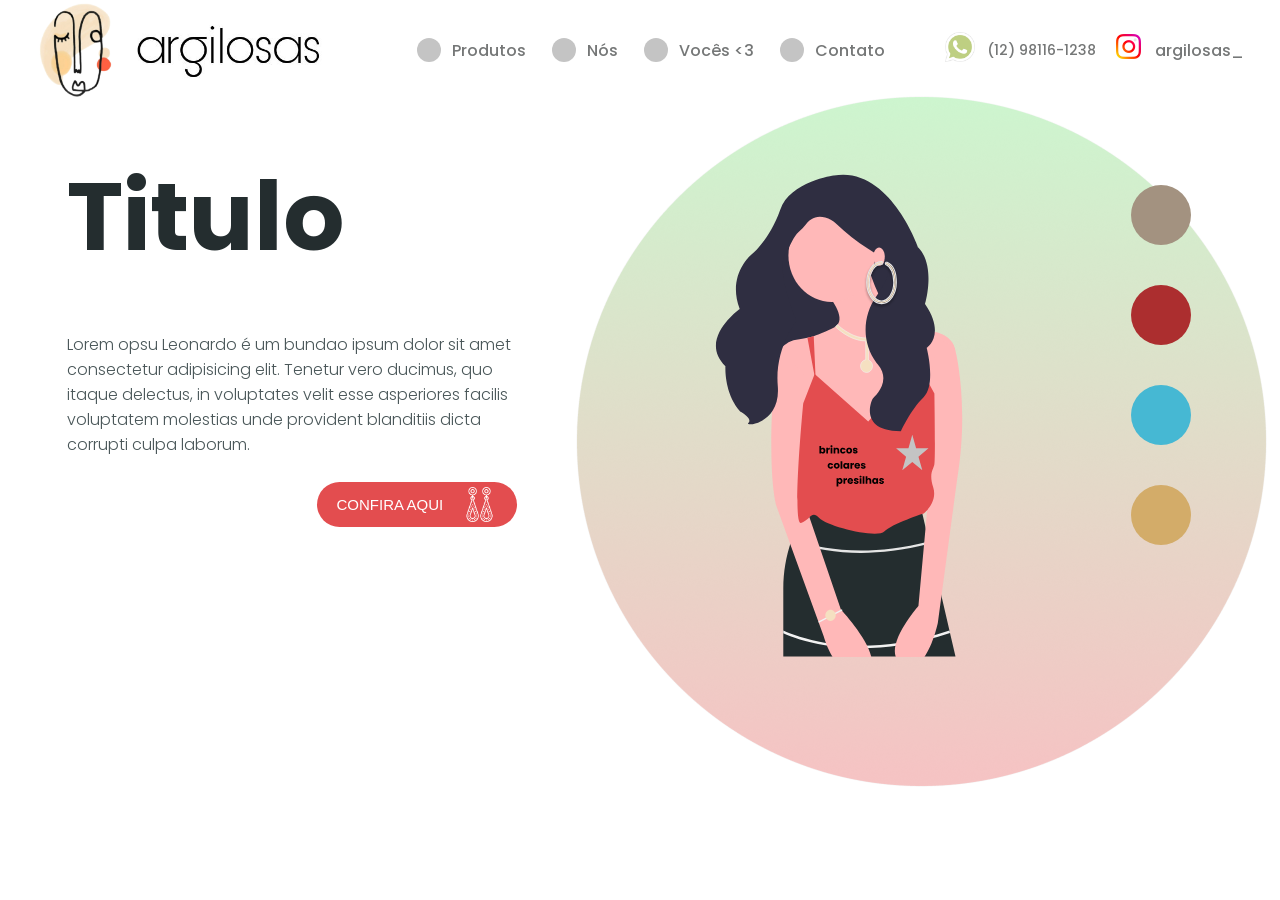
==== commit 1547b9ec: "Add files via upload" ====
--- a/layout/index.html
+++ b/layout/index.html
@@ -9,7 +9,8 @@
       content="brincos, colares e  presilhas artesanais"
     />
     <link rel="stylesheet" href="/layout/style.css" type="text/css"/>
-    <link rel="icon" href="/images/ARGILOSAS.JPG" />
+    <link rel="icon" href="/images/ARGILOSAS.JPG" href="/layout/index.html"/>
+         
   </head>
   <body>
     <div class="circle"><img src="/images/Circle.png" alt=""></div>
@@ -18,27 +19,35 @@
         <a href="/layout/index.html" class="logo"
           ><img src="/images/Logo.png" alt="" class="logo"
         /></a>
+        <a href="/layout/index.html" class="logo"
+          >
       <img src="/images/argilosa.png" alt="error" class="marca">
-    </div>
+    </a>
+      </div>
       <div class="nav-bar">
         <ul class="navbar">
           <svg class="ball" width="36" height=36 viewBox="0 0 36 36" fill="none" xmlns="http://www.w3.org/2000/svg">
           <circle cx="18" cy="18" r="12" fill="#C4C4C4"/>
-          <li class="nav"><a href="" class="na-link">vocês &lt3 </a></li>
+          <li class="nav"><a href="" class="na-link">Produtos</a></li>
+          <svg class="ball" width="36" height="36" viewBox="0 0 36 36" fill="none" xmlns="http://www.w3.org/2000/svg">
+            <a href="/layout/us.html">
+            <circle cx="18" cy="18" r="12" fill="#C4C4C4"/>
+          </a>
+            </svg>
+          <li class="nav">
+            <a href="/layout/us.html" class="na-link">Nós</a>
+          </li>
+              <svg class="ball" width="36" height="36" viewBox="0 0 36 36" fill="none" xmlns="http://www.w3.org/2000/svg">
+              <circle cx="18" cy="18" r="12" fill="#C4C4C4"/>
+          </svg>
+          <li class="nav">
+            <a href="" class="na-link esp">Vocês &lt3</a>
+          </li>
+
           <svg class="ball" width="36" height="36" viewBox="0 0 36 36" fill="none" xmlns="http://www.w3.org/2000/svg">
             <circle cx="18" cy="18" r="12" fill="#C4C4C4"/>
             </svg>
-          <li class="nav"><a href="" class="na-link">nós</a></li>
-          <svg class="ball" width="36" height="36" viewBox="0 0 36 36" fill="none" xmlns="http://www.w3.org/2000/svg">
-            <circle cx="18" cy="18" r="12" fill="#C4C4C4"/>
-            </svg>
-          <li class="nav">
-            <a href="" class="na-link esp">testesss</a>
-          </li>
-          <svg class="ball" width="36" height="36" viewBox="0 0 36 36" fill="none" xmlns="http://www.w3.org/2000/svg">
-            <circle cx="18" cy="18" r="12" fill="#C4C4C4"/>
-            </svg>
-          <li class="nav"><a href="" class="na-link">test</a></li>
+          <li class="nav"><a href="" class="na-link">Contato</a></li>
         </ul>
         <div class="contact">
           <div class="wpp">
@@ -48,10 +57,10 @@
             <h1 class="wpp-number">(12) 98116-1238</h1>
           </div>
           <div class="ig">
-            <a href="" class="ig-link"
+            <a href="https://www.instagram.com/argilosas_/" class="ig-link"
               ><img src="/images/instagram.png" alt="ig" class="ig-img"
             /></a>
-            <a href="" class="ig-name">
+            <a href="https://www.instagram.com/argilosas_/" class="ig-name">
               <h1 class="ig-name">argilosas_</h1>
             </a>
           </div>
@@ -128,5 +137,5 @@
       </div>
     </main>
   </body>
-</html>
-
+  
+  </html>
--- a/layout/style.css
+++ b/layout/style.css
@@ -128,14 +128,14 @@
 }
 
 a.esp{
-    color: greenyellow;
+    color: #757777;
 }
 
 main{
     position:relative;
     height:85%;
     display: grid;
-    grid-template-columns:  5% 0.5fr 2.5fr 0.5fr 1.0fr 3fr 5% ;
+    grid-template-columns:  5% 0.5fr 2.5fr 0.5fr 2.5fr 1fr 5% ;
 }
 
 .text-side{
@@ -290,11 +290,8 @@
 }
 
 #Group1{
-    position:absolute;
+    position:relative;
     grid-column: 6/7;
-    display:flex ; 
-    flex-direction:column;
-    z-index: -1;
 }
 
 body {
@@ -309,4 +306,8 @@
     50% {background-color: rgb(0, 255, 21);}
     75% {background-color: rgb(238, 255, 0);}
     100% {background-color:white;}
+}
+
+.header{
+    background-color:FF9F0;
 }
